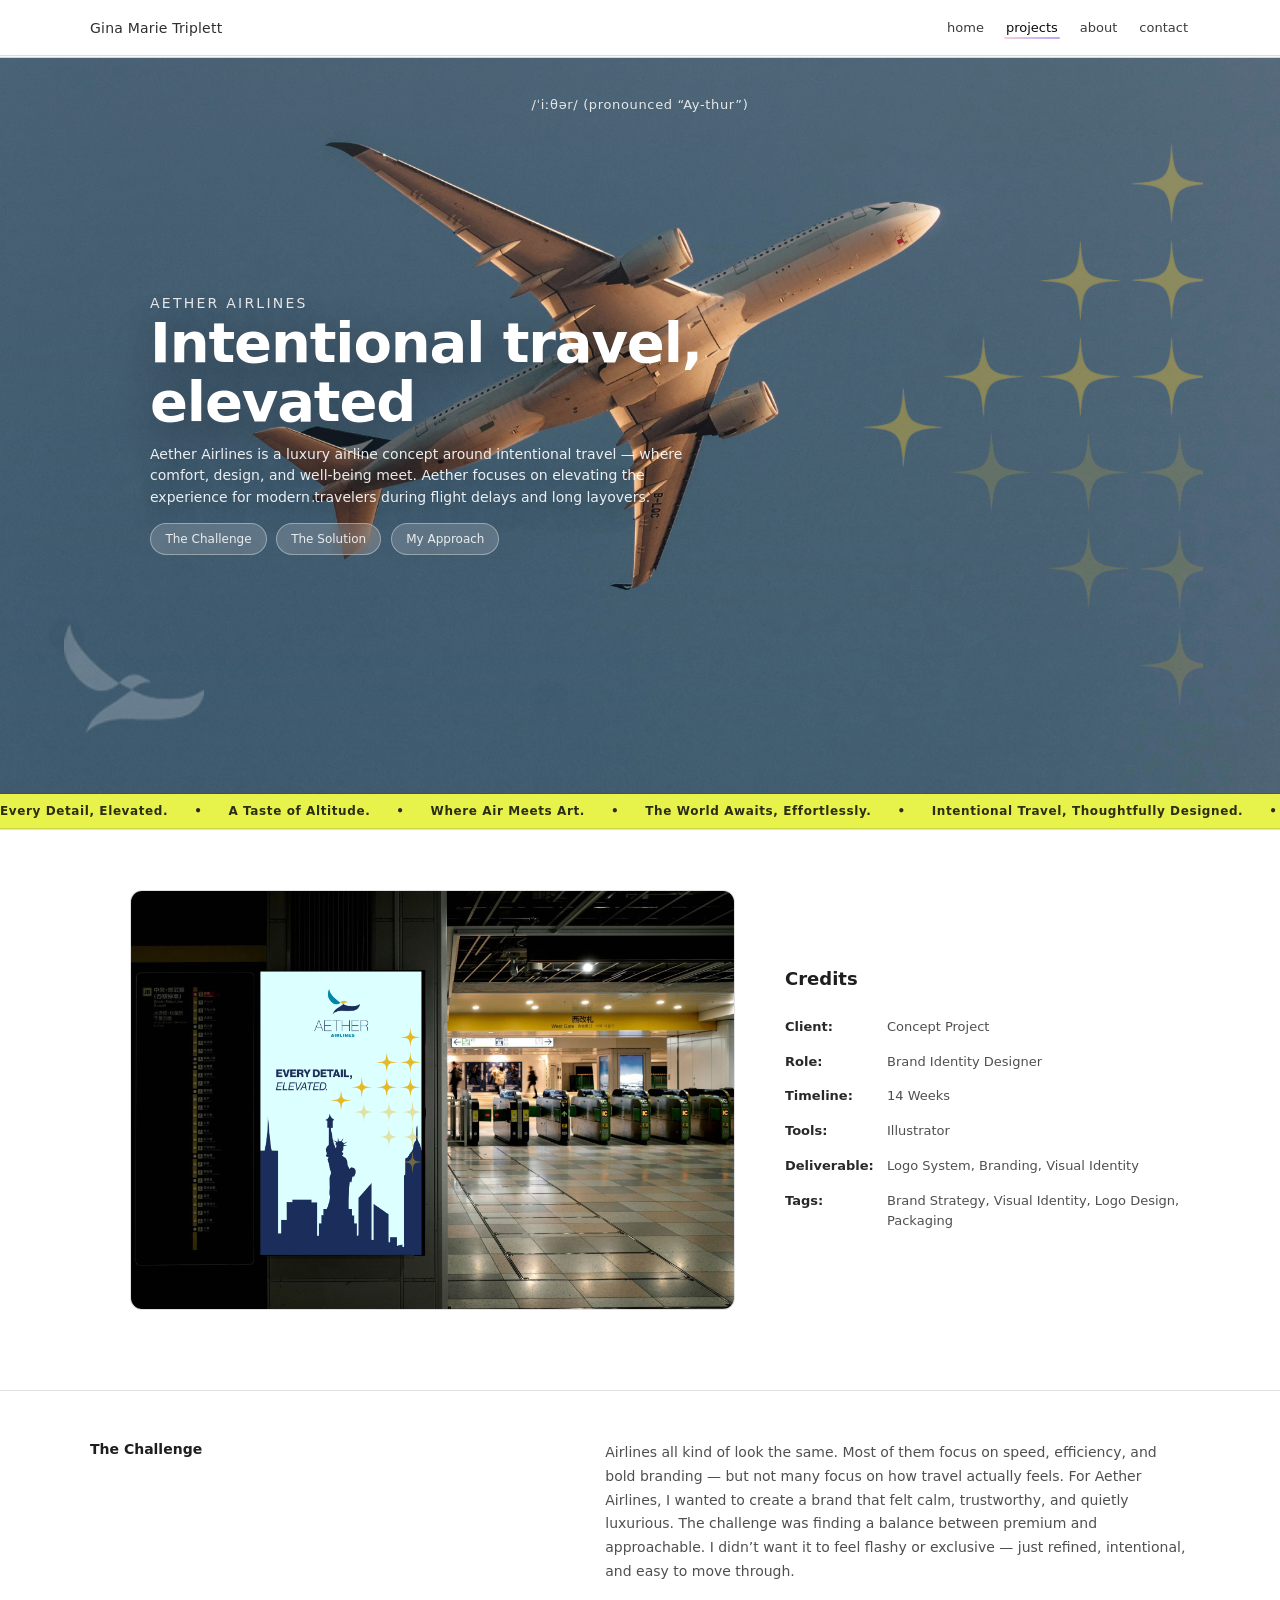
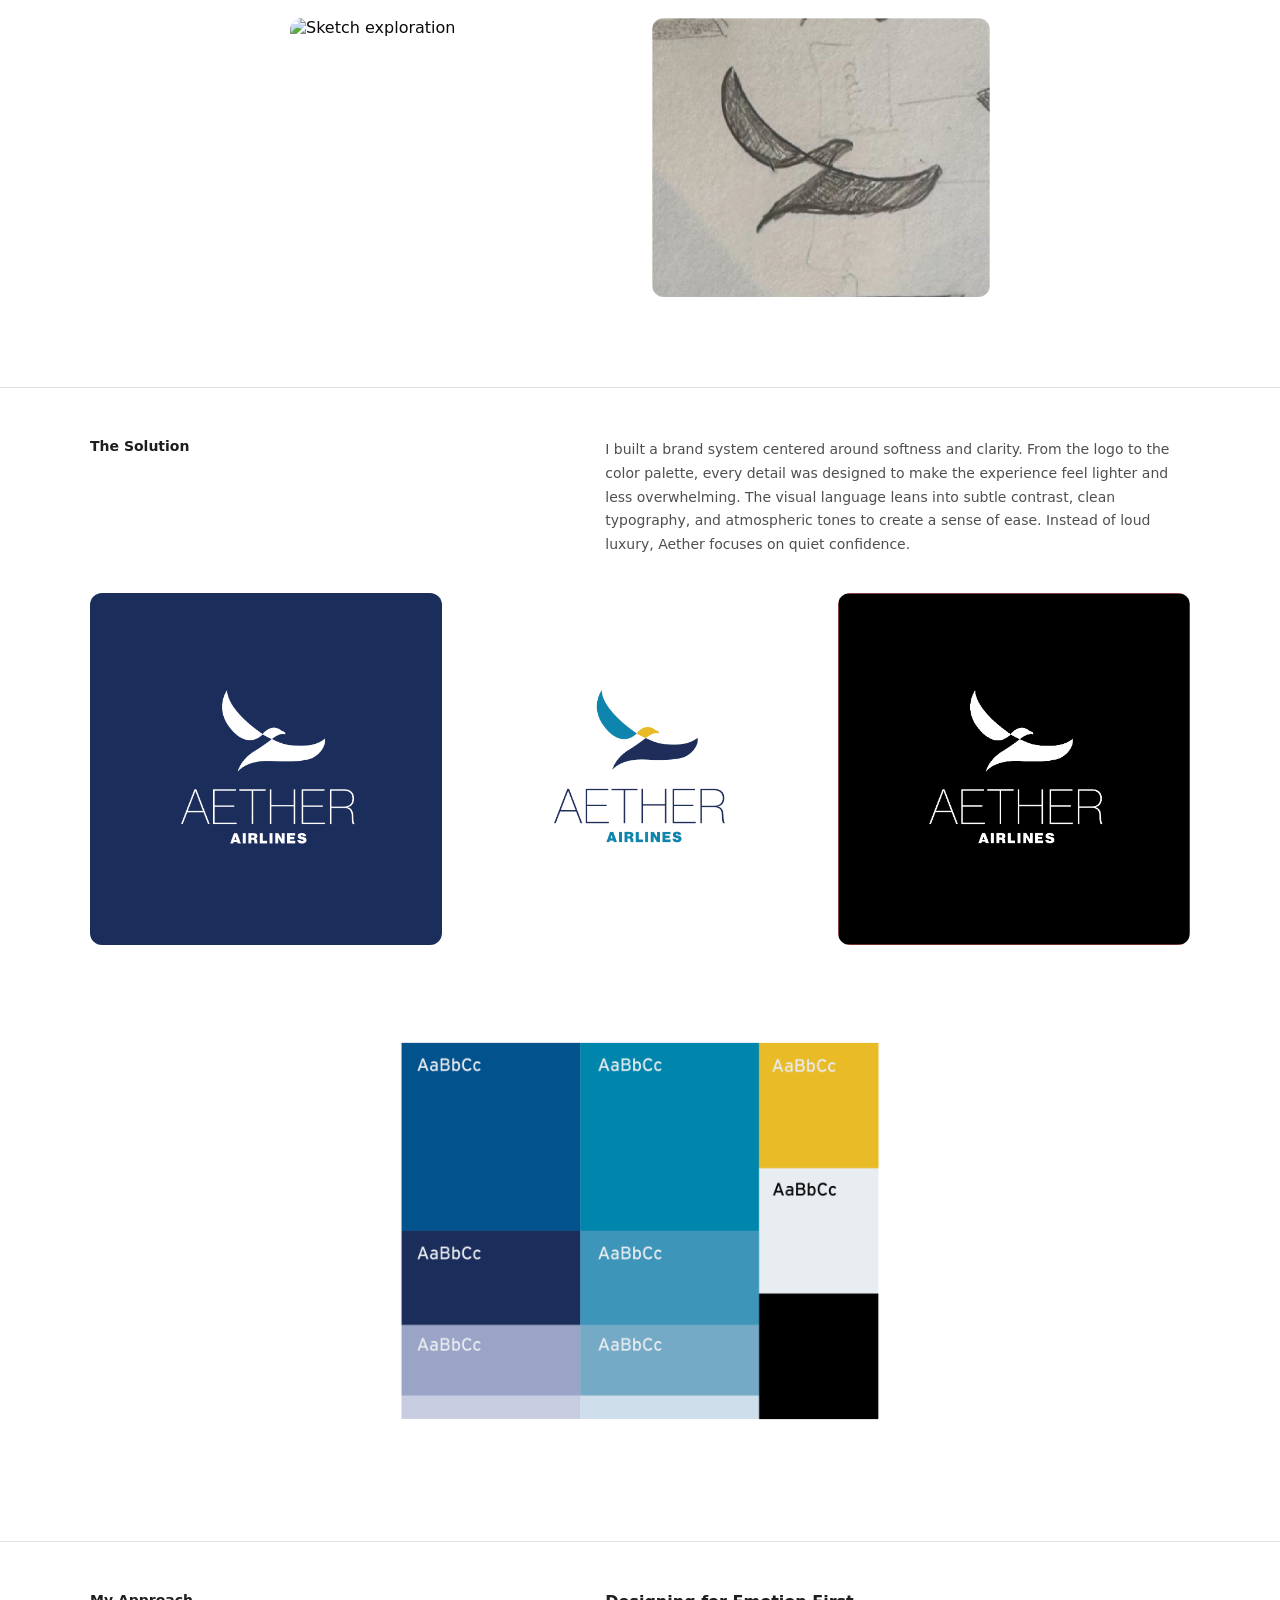
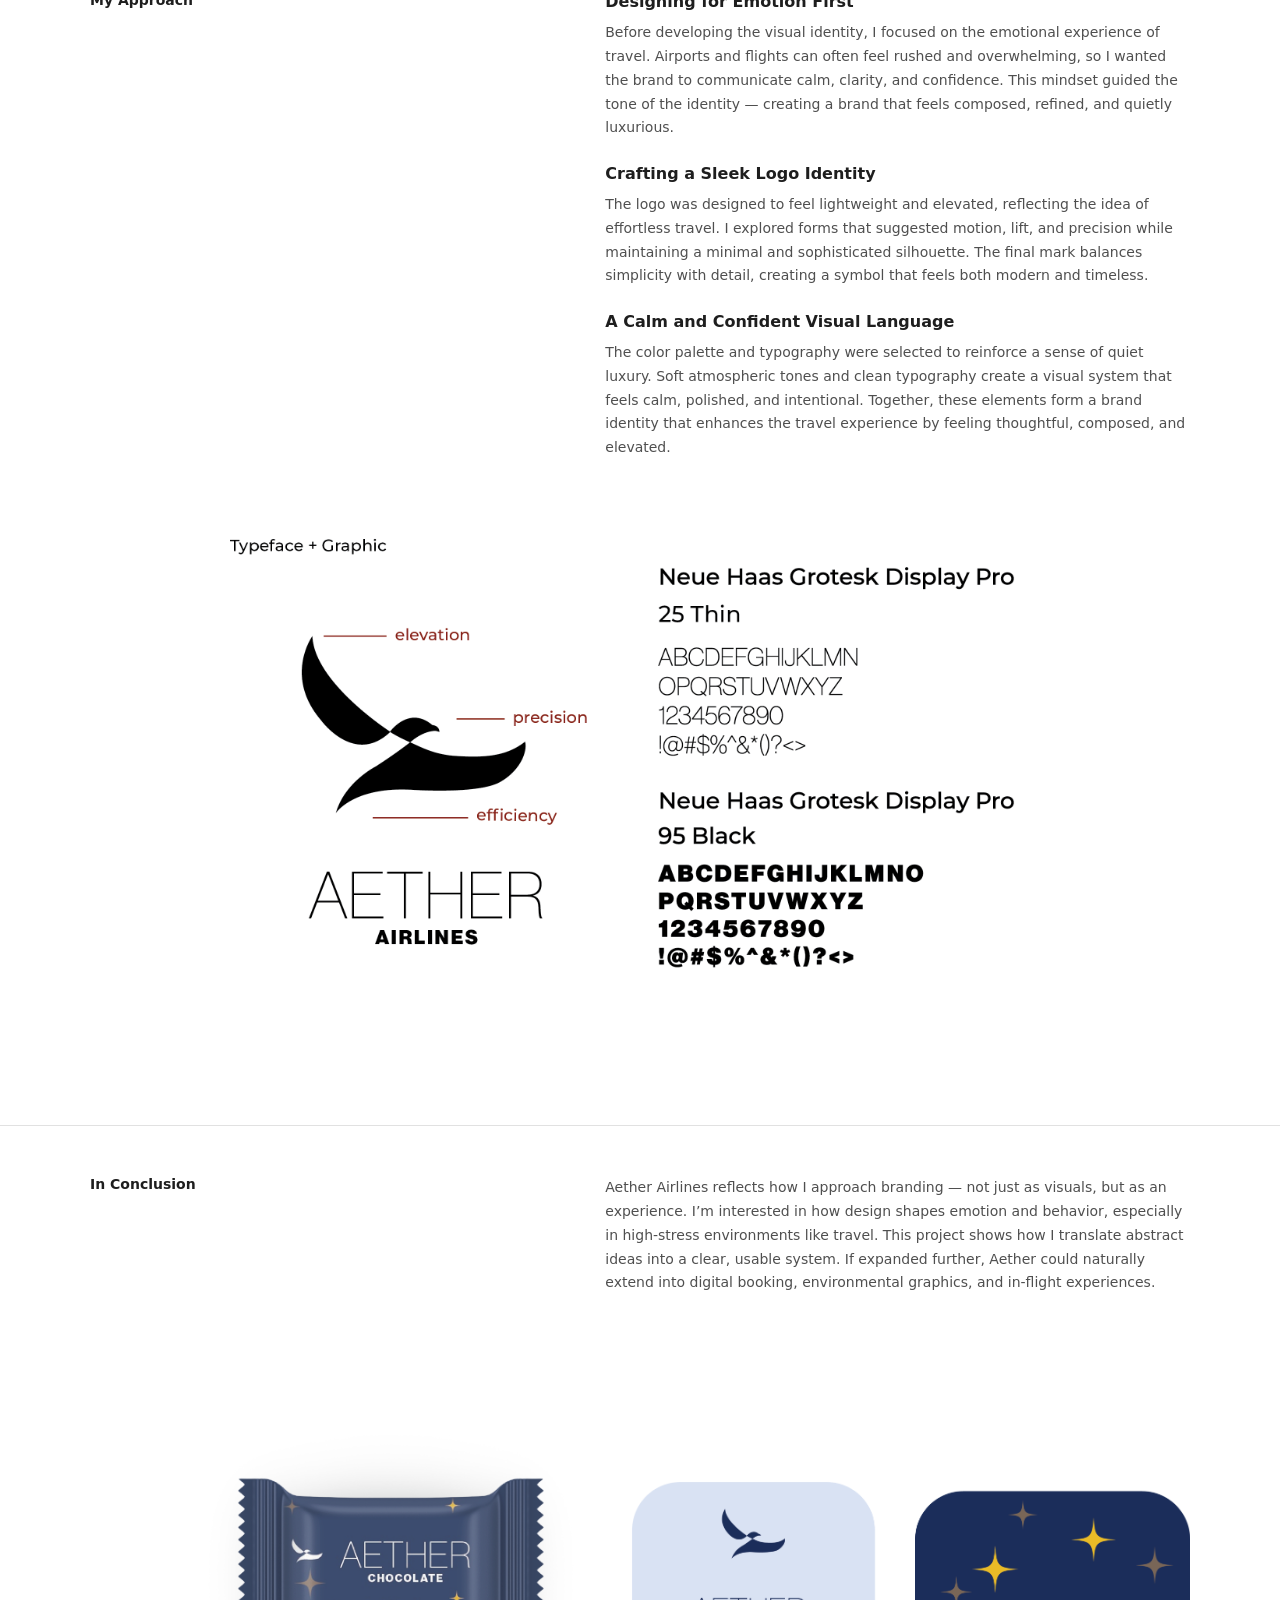
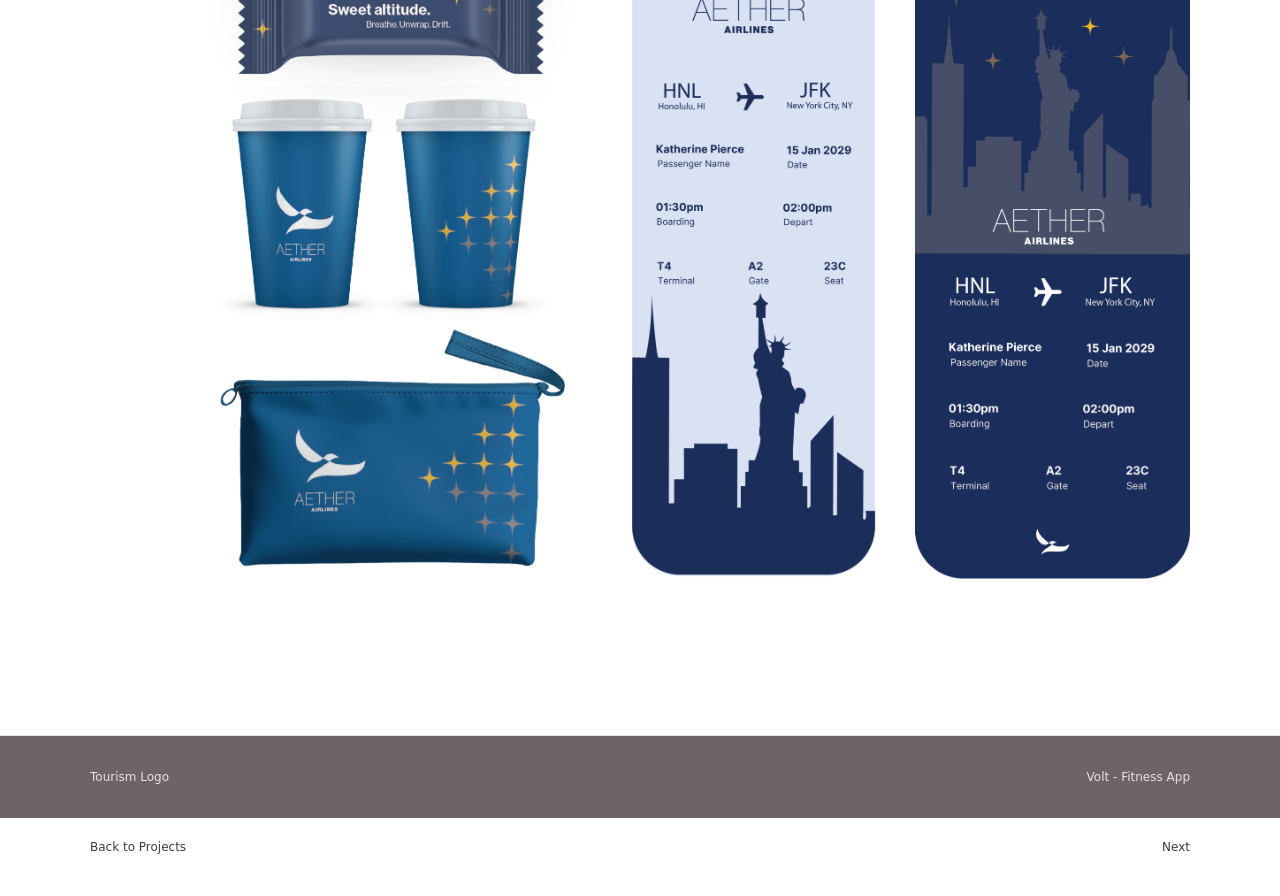
==== aetherair-branding/index.html @ 63e557dd "init" ====
<!doctype html>
<html lang="en">

<head>
    <meta charset="utf-8" />
    <meta name="viewport" content="width=device-width,initial-scale=1" />
    <title>Aether Airlines — Case Study</title>
    <link rel="stylesheet" href="../css/style.css" />

    <style>
        /* --- Sticky header fix --- */
        body.case-flat .site-header {
            position: fixed !important;
            top: 0;
            left: 0;
            right: 0;
            width: 100%;
            z-index: 9999;
            background: rgba(255, 255, 255, .92);
            backdrop-filter: blur(10px);
            -webkit-backdrop-filter: blur(10px);
        }

        body.case-flat main {
            padding-top: 56px;
        }

        body.case-flat .progress {
            background: transparent;
        }

        /* page base */
        body.case-flat {
            background: #fff;
            color: #0b0b0b;
            overflow: auto;
        }

        body.case-flat .bg,
        body.case-flat .loader {
            display: none !important;
        }

        body.case-flat .site-header {
            position: sticky;
            top: 0;
        }

        .cs-wrap {
            width: min(1100px, calc(100% - 56px));
            margin: 0 auto;
        }

        /* ----- section rhythm ----- */
        .cs-sec {
            padding: 50px 0;
            border-top: 1px solid rgba(11, 11, 11, .12);
            background: transparent;
        }

        .cs-sec:first-of-type {
            border-top: 0;
        }

        .cs-challenge {
            padding-bottom: 90px;
        }

        /* ----- type system ----- */
        .cs-h {
            font-size: 14px;
            font-weight: 600;
            margin: 0;
            color: rgba(11, 11, 11, 0.92);
        }

        .cs-text {
            margin: 0;
            font-size: 14px;
            line-height: 1.7;
            color: rgba(11, 11, 11, 0.72);
        }

        .cs-meta {
            font-size: 13px;
            line-height: 1.6;
            color: rgba(11, 11, 11, 0.72);
        }

        .step h3 {
            margin: 0 0 8px;
            font-size: 16px;
            line-height: 1.3;
            font-weight: 600;
            color: rgba(11, 11, 11, 0.92);
        }

        .step+.step {
            margin-top: 24px;
        }

        /* ----- hero ----- */
        .cs-hero {
            padding: 0;
            border-top: 0;
        }

        .cs-hero-media {
            position: relative;
            width: 100%;
            min-height: clamp(468px, 82vh, 831px);
            border-bottom: 1px solid rgba(11, 11, 11, .12);
            overflow: hidden;
            background-image: url("../aetherair-branding/img/1-hero-airplane-3.jpg");
            background-size: cover;
            background-position: center 60%;
            background-repeat: no-repeat;
            background-attachment: fixed;
            background-color: #e9eef4;
        }

        .cs-hero-img {
            position: absolute;
            inset: 0;
            width: 100%;
            height: 100%;
            object-fit: cover;
            display: block;
        }

        .cs-pronounce {
            position: absolute;
            top: 28px;
            left: 50%;
            transform: translateX(-50%);
            font-size: 13px;
            letter-spacing: .05em;
            color: rgba(255, 255, 255, .85);
            text-align: center;
            white-space: nowrap;
            z-index: 4;
        }

        .cs-hero-stars {
            z-index: 2;
            opacity: 0.4;
            inset: auto;
            right: 6%;
            top: 50%;
            transform: translateY(-50%);
            width: min(38vw, 340px);
            height: auto;
            object-fit: contain;
            pointer-events: none;
        }

        .cs-hero-bird {
            z-index: 2;
            opacity: 0.3;
            inset: auto;
            left: 5%;
            bottom: 8%;
            width: min(16vw, 140px);
            height: auto;
            object-fit: contain;
            pointer-events: none;
        }

        .cs-hero-overlay {
            position: absolute;
            inset: 0;
            z-index: 3;
            display: grid;
            place-items: center;
            padding: 40px 0;
            background: linear-gradient(180deg, rgba(255, 255, 255, .14), rgba(255, 255, 255, 0));
        }

        .cs-hero-copy {
            width: min(980px, calc(100% - 56px));
            text-align: left;
            color: #fff;
            text-shadow: 0 14px 40px rgba(0, 0, 0, .35);
        }

        .cs-hero-copy .eyebrow {
            margin: 0;
            color: rgba(255, 255, 255, .86);
            opacity: 1;
            font-size: 14px;
            line-height: 1.4;
        }

        .cs-hero-copy h1 {
            margin: 0;
            font-size: clamp(34px, 4.6vw, 56px);
            line-height: 1.05;
            letter-spacing: -.02em;
        }

        .cs-hero-text {
            margin: 12px 0 0;
            max-width: 62ch;
            color: rgba(255, 255, 255, .9);
            font-size: 14px;
            line-height: 1.55;
        }

        .cs-pillnav {
            display: flex;
            gap: 10px;
            justify-content: flex-start;
            align-items: center;
            padding: 14px 0 0;
        }

        .cs-pillnav a {
            font-size: 12px;
            padding: 8px 14px;
            border-radius: 999px;
            border: 1px solid rgba(255, 255, 255, .38);
            background: rgba(255, 255, 255, .18);
            color: rgba(255, 255, 255, .92);
            backdrop-filter: blur(8px);
            -webkit-backdrop-filter: blur(8px);
            opacity: .95;
            text-decoration: none;
        }

        .cs-pillnav a:hover {
            opacity: 1;
            background: rgba(255, 255, 255, .26);
        }

        /* ----- marquee ----- */
        .cs-yellowbar {
            background: #e7f34a;
            border-bottom: 1px solid rgba(11, 11, 11, .12);
            overflow: hidden;
        }

        .cs-yellowbar-inner {
            overflow: hidden;
            padding: 10px 0;
        }

        .cs-yellowbar-marquee {
            display: flex;
            align-items: center;
            gap: 18px;
            white-space: nowrap;
            width: max-content;
            animation: csMarquee 45s linear infinite;
            font-size: 12px;
            font-weight: 600;
            letter-spacing: .05em;
            color: rgba(11, 11, 11, .85);
        }

        .cs-yellowbar-marquee .dot {
            margin: 0 8px;
        }

        @keyframes csMarquee {
            from {
                transform: translateX(0);
            }

            to {
                transform: translateX(-50%);
            }
        }

        /* ----- credits ----- */
        .cs-credits h2 {
            margin-bottom: 28px;
            font-size: 18px;
            font-weight: 600;
        }

        .cs-credits-sec {
            padding: 0;
            border-top: 1px solid rgba(11, 11, 11, .12);
        }

        .cs-credits-body {
            padding: 44px 0 64px;
        }

        .cs-credits-grid {
            display: grid;
            grid-template-columns: 55% 45%;
            align-items: center;
            gap: 40px;
        }

        .cs-credits-img {
            width: 100%;
            max-height: 420px;
            border: 1px solid rgba(11, 11, 11, .12);
            border-radius: 12px;
            overflow: hidden;
            background: #fff;
        }

        .cs-credits-img img {
            width: 100%;
            height: auto;
            display: block;
        }

        .cs-credits {
            padding: 60px 50px 60px 50px;
            padding-right: 30px;
        }

        .cs-credits-title {
            margin: 0 0 24px 0;
            font-size: 20px;
            font-weight: 600;
            line-height: 1.2;
            color: rgba(11, 11, 11, .92);
        }

        .cs-dl {
            margin: 0;
            display: grid;
            gap: 14px;
            font-size: 13px;
            line-height: 1.6;
            color: rgba(11, 11, 11, .72);
        }

        .cs-dl div {
            display: grid;
            grid-template-columns: 90px 1fr;
            gap: 12px;
            align-items: start;
        }

        .cs-dl dt {
            font-weight: 700;
            color: rgba(11, 11, 11, .88);
        }

        .cs-dl dd {
            margin: 0;
        }

        /* ----- text layouts ----- */
        .cs-two {
            display: grid;
            grid-template-columns: 1fr 1.2fr;
            gap: 28px;
            align-items: start;
        }

        /* ----- centered visuals ----- */
        .cs-center {
            display: grid;
            place-items: center;
            padding: 18px 0 0;
        }

        .cs-center img {
            width: 100%;
            height: auto;
            display: block;
        }

        .cs-large-image {
            width: 850px;
            max-width: 100%;
            height: auto;
            display: block;
            margin: 0 auto;
        }

        .cs-center .cs-tall {
            max-width: 240px;
        }

        /* ----- 2 column image row ----- */
        .cs-row-2 {
            margin-top: 34px;
            display: grid;
            grid-template-columns: 1fr 1fr;
            gap: 24px;
            max-width: 700px;
            margin-left: auto;
            margin-right: auto;
        }

        .cs-row-2 img {
            width: 100%;
            height: auto;
            display: block;
            border-radius: 12px;
        }

        /* ----- split visual ----- */
        .cs-split-visual {
            display: grid;
            grid-template-columns: 1fr 1fr;
            gap: 24px;
            align-items: start;
            margin-top: 26px;
        }

        .cs-typeblock {
            font-size: 12px;
            color: rgba(11, 11, 11, .72);
            line-height: 1.7;
        }

        .cs-typeblock .mono {
            font-family: ui-monospace, SFMono-Regular, Menlo, Monaco, Consolas, "Liberation Mono", "Courier New", monospace;
            color: rgba(11, 11, 11, .85);
        }

        /* ----- assets ----- */
        .cs-asset {
            display: grid;
            place-items: center;
            margin: 26px auto 0;
            width: 100%;
        }

        .cs-asset img {
            width: 100%;
            height: auto;
            display: block;
        }

        .cs-asset--palette {
            max-width: 520px;
            border-radius: 12px;
            overflow: hidden;
        }

        .cs-asset--typeface {
            max-width: 940px;
        }

        /* ----- 3 column row ----- */
        .cs-pack-row {
            margin-top: 34px;
            display: grid;
            grid-template-columns: repeat(3, 1fr);
            gap: 22px;
            align-items: end;
        }

        .cs-pack-row img {
            width: 100%;
            height: auto;
            display: block;
            border-radius: 12px;
        }

        /* ----- single box image ----- */
        .cs-box {
            margin-top: 40px;
            display: grid;
            place-items: center;
        }

        .cs-box img {
            width: min(520px, 100%);
            height: auto;
            display: block;
            border-radius: 12px;
        }

        /* ----- bottom nav ----- */
        .cs-bottom {
            border-top: 1px solid rgba(11, 11, 11, .12);
            padding: 0;
        }

        .cs-bottom-bar {
            background: #6e6466;
            color: rgba(255, 255, 255, .9);
            padding: 34px 0;
        }

        .cs-bottom-grid {
            display: grid;
            grid-template-columns: 1fr 1fr;
            gap: 18px;
            align-items: center;
        }

        .cs-bottom-grid a {
            color: rgba(255, 255, 255, .9);
            font-size: 12px;
            opacity: .9;
        }

        .cs-bottom-grid a:hover {
            opacity: 1;
        }

        .cs-bottom-under {
            padding: 22px 0 42px;
            display: grid;
            grid-template-columns: 1fr 1fr;
            gap: 18px;
            align-items: center;
        }

        .cs-bottom-under a {
            font-size: 12px;
            opacity: .8;
        }

        .cs-bottom-under a:hover {
            opacity: 1;
        }

        /* ----- optional older components ----- */
        .cs-triptych {
            padding: 26px 0;
            border-bottom: 1px solid rgba(11, 11, 11, .12);
        }

        .cs-triptych-grid {
            display: grid;
            grid-template-columns: 1fr 1fr 1fr;
            gap: 18px;
            align-items: stretch;
        }

        .cs-shot {
            border: 1px solid rgba(11, 11, 11, .12);
            border-radius: 10px;
            overflow: hidden;
            background: #fff;
        }

        .cs-shot img {
            width: 100%;
            height: 100%;
            object-fit: cover;
            display: block;
        }

        /* ----- responsive ----- */
        @media (max-width: 900px) {
            .cs-pillnav {
                justify-content: center;
                flex-wrap: wrap;
            }

            .cs-two,
            .cs-split-visual,
            .cs-credits-grid,
            .cs-triptych-grid,
            .cs-pack-row,
            .cs-bottom-grid,
            .cs-bottom-under {
                grid-template-columns: 1fr;
            }

            .cs-bottom-grid,
            .cs-bottom-under {
                text-align: center;
            }
        }

        @media (prefers-reduced-motion: reduce) {
            .cs-yellowbar-marquee {
                animation: none;
            }
        }
    </style>
</head>

<body class="case-flat">

    <header class="site-header">
        <div class="wrap nav">
            <a class="brand" href="../index.html#top">Gina Marie Triplett</a>
            <nav class="menu" aria-label="Primary">
                <a href="../index.html">home</a>
                <a href="../index.html#projects" class="active">projects</a>
                <a href="../index.html#about">about</a>
                <a href="../index.html#contact">contact</a>
            </nav>
        </div>

        <div class="progress" aria-hidden="true">
            <span id="progressFill"></span>
        </div>
    </header>

    <main id="caseMain">

        <!-- HERO -->
        <section class="cs-hero">
            <div class="cs-hero-media">
                <img class="cs-hero-img cs-hero-stars" src="../aetherair-branding/img/1-hero-stars.png" alt=""
                    aria-hidden="true" />

                <img class="cs-hero-img cs-hero-bird" src="../aetherair-branding/img/1-hero-white-bird.png" alt=""
                    aria-hidden="true" />

                <div class="cs-hero-overlay">
                    <p class="cs-pronounce">/ˈiːθər/ (pronounced “Ay-thur”)</p>
                    <div class="cs-hero-copy">
                        <p class="eyebrow">AETHER AIRLINES</p>
                        <h1>Intentional travel,<br />elevated</h1>
                        <p class="cs-hero-text">
                            Aether Airlines is a luxury airline concept around intentional travel — where comfort,
                            design, and well-being meet. Aether focuses on elevating the experience for modern travelers
                            during flight delays and long layovers.
                        </p>

                        <nav class="cs-pillnav" aria-label="Case study quick nav">
                            <a href="#challenge">The Challenge</a>
                            <a href="#solution">The Solution</a>
                            <a href="#approach">My Approach</a>
                        </nav>
                    </div>
                </div>
            </div>

            <div class="cs-yellowbar" aria-label="Aether tagline banner">
                <div class="cs-yellowbar-inner">
                    <div class="cs-yellowbar-marquee" aria-hidden="true">
                        <span>Every Detail, Elevated.</span><span class="dot">•</span>
                        <span>A Taste of Altitude.</span><span class="dot">•</span>
                        <span>Where Air Meets Art.</span><span class="dot">•</span>
                        <span>The World Awaits, Effortlessly.</span><span class="dot">•</span>
                        <span>Intentional Travel, Thoughtfully Designed.</span><span class="dot">•</span>
                        <span>Clarity at 30,000 Feet.</span><span class="dot">•</span>
                        <span>Where Design Meets the Sky.</span><span class="dot">•</span>
                        <span>Elevating the Modern Journey.</span><span class="dot">•</span>
                        <span>Every Detail, Elevated.</span><span class="dot">•</span>
                        <span>A Taste of Altitude.</span><span class="dot">•</span>
                        <span>Where Air Meets Art.</span><span class="dot">•</span>
                        <span>The World Awaits, Effortlessly.</span><span class="dot">•</span>
                    </div>
                </div>
            </div>
        </section>

        <!-- CREDITS -->
        <section class="cs-sec cs-credits-sec" id="credits">
            <div class="cs-credits-body">
                <div class="cs-wrap cs-credits-grid">

                    <figure class="cs-credits-img">
                        <img src="../aetherair-branding/img/1-branding-airline-gate-aa.png"
                            alt="Aether Airlines mockup">
                    </figure>

                    <aside class="cs-credits">
                        <h2 class="cs-h cs-credits-heading">Credits</h2>

                        <dl class="cs-dl">
                            <div>
                                <dt>Client:</dt>
                                <dd>Concept Project</dd>
                            </div>

                            <div>
                                <dt>Role:</dt>
                                <dd>Brand Identity Designer</dd>
                            </div>

                            <div>
                                <dt>Timeline:</dt>
                                <dd>14 Weeks</dd>
                            </div>

                            <div>
                                <dt>Tools:</dt>
                                <dd>Illustrator</dd>
                            </div>

                            <div>
                                <dt>Deliverable:</dt>
                                <dd>Logo System, Branding, Visual Identity</dd>
                            </div>

                            <div>
                                <dt>Tags:</dt>
                                <dd>Brand Strategy, Visual Identity, Logo Design, Packaging</dd>
                            </div>
                        </dl>
                    </aside>

                </div>
            </div>
        </section>

        <!-- THE CHALLENGE -->
        <section class="cs-sec cs-challenge" id="challenge">
            <div class="cs-wrap cs-two">
                <h2 class="cs-h">The Challenge</h2>
                <div>
                    <p class="cs-text">
                        Airlines all kind of look the same. Most of them focus on speed, efficiency, and bold
                        branding — but not many focus on how travel actually feels. For Aether Airlines, I wanted
                        to create a brand that felt calm, trustworthy, and quietly luxurious. The challenge was
                        finding a balance between premium and approachable. I didn’t want it to feel flashy or
                        exclusive — just refined, intentional, and easy to move through.
                    </p>
                </div>
            </div>

            <div class="cs-wrap cs-row-2">
                <img src="../aetherair-branding/img/sketches.png" alt="Sketch exploration">
                <img src="../aetherair-branding/img/bird-logo-sketch.png" alt="Bird logo sketch">
            </div>
        </section>

        <!-- THE SOLUTION -->
        <section class="cs-sec" id="solution">
            <div class="cs-wrap cs-two">
                <h2 class="cs-h">The Solution</h2>
                <p class="cs-text">
                    I built a brand system centered around softness and clarity. From the logo to the color palette,
                    every detail was designed to make the experience feel lighter and less overwhelming. The visual
                    language leans into subtle contrast, clean typography, and atmospheric tones to create a sense of
                    ease. Instead of loud luxury, Aether focuses on quiet confidence.
                </p>
            </div>

            <div class="cs-wrap cs-pack-row">
                <img src="../aetherair-branding/img/5-white-logo-title-aa-blue-bg.png" alt="Logo variation 1">
                <img src="../aetherair-branding/img/5-color-logo-title-aa.png" alt="Logo variation 2">
                <img src="../aetherair-branding/img/5-white-logo-title-aa.png" alt="Logo variation 3">
            </div>

            <div class="cs-wrap cs-asset cs-asset--palette">
                <img src="../aetherair-branding/img/8-colors-aa.png" alt="Color palette">
            </div>
        </section>

        <!-- MY APPROACH -->
        <section class="cs-sec" id="approach">
            <div class="cs-wrap cs-two">
                <h2 class="cs-h">My Approach</h2>

                <div class="steps" style="margin-top: 0;">
                    <div class="step">
                        <h3>Designing for Emotion First</h3>
                        <p class="cs-text">
                            Before developing the visual identity, I focused on the emotional experience of travel.
                            Airports and flights can often feel rushed and overwhelming, so I wanted the brand to
                            communicate calm, clarity, and confidence. This mindset guided the tone of the identity —
                            creating a brand that feels composed, refined, and quietly luxurious.
                        </p>
                    </div>

                    <div class="step">
                        <h3>Crafting a Sleek Logo Identity</h3>
                        <p class="cs-text">
                            The logo was designed to feel lightweight and elevated, reflecting the idea of effortless
                            travel. I explored forms that suggested motion, lift, and precision while maintaining a
                            minimal and sophisticated silhouette. The final mark balances simplicity with detail,
                            creating a symbol that feels both modern and timeless.
                        </p>
                    </div>

                    <div class="step">
                        <h3>A Calm and Confident Visual Language</h3>
                        <p class="cs-text">
                            The color palette and typography were selected to reinforce a sense of quiet luxury.
                            Soft atmospheric tones and clean typography create a visual system that feels calm,
                            polished, and intentional. Together, these elements form a brand identity that enhances
                            the travel experience by feeling thoughtful, composed, and elevated.
                        </p>
                    </div>
                </div>
            </div>

            <div class="cs-wrap cs-asset cs-asset--typeface">
                <img src="../aetherair-branding/img/8-typeface-aa.png" alt="Typeface system">
            </div>
        </section>

        <!-- CONCLUSION -->
        <section class="cs-sec" id="conclusion">
            <div class="cs-wrap cs-two">
                <h2 class="cs-h">In Conclusion</h2>
                <p class="cs-text">
                    Aether Airlines reflects how I approach branding — not just as visuals, but as an experience.
                    I’m interested in how design shapes emotion and behavior, especially in high-stress environments
                    like travel. This project shows how I translate abstract ideas into a clear, usable system. If
                    expanded further, Aether could naturally extend into digital booking, environmental graphics,
                    and in-flight experiences.
                </p>
            </div>

            <div class="cs-wrap cs-center">
                <img src="../aetherair-branding/img/2-boardingpasses-mockups-collage-aa.png"
                    alt="Aether Airlines boarding passes and mock ups" class="cs-large-image">
            </div>
        </section>

        <!-- BOTTOM NAV -->
        <section class="cs-bottom">
            <div class="cs-bottom-bar">
                <div class="cs-wrap cs-bottom-grid">
                    <a href="tourism.html">Tourism Logo</a>
                    <a href="volt.html" style="text-align:right;">Volt - Fitness App</a>
                </div>
            </div>

            <div class="cs-wrap cs-bottom-under">
                <a href="../index.html#projects">Back to Projects</a>
                <a href="volt.html" style="text-align:right;">Next</a>
            </div>
        </section>

    </main>

    <script src="../js/script.js"></script>
</body>

</html>
---- css/style.css ----
/* =========================================================
   01) TOKENS / ROOT
========================================================= */
:root {
    --bg: #ffffff;
    --ink: #0b0b0b;
    --muted: rgba(11, 11, 11, .65);
    --line: rgba(11, 11, 11, .14);

    --pink: #f6cfd9;
    --purple: #b6a7ff;

    --radius: 999px;
    --wrap: 1100px;
    --headerH: 56px;

    --grad: linear-gradient(135deg, var(--pink), var(--purple));

    --mx: 50vw;
    --my: 50vh;

    --c1: rgba(246, 207, 217, .50);
    --c2: rgba(182, 167, 255, .42);
    --c3: rgba(255, 255, 255, .14);
}

/* =========================================================
   02) BASE / RESET
========================================================= */
* {
    box-sizing: border-box;
}

html,
body {
    height: 100%;
}

body {
    margin: 0;
    font-family: ui-sans-serif, system-ui, -apple-system, Segoe UI, Roboto, Helvetica, Arial;
    color: var(--ink);
    background: var(--bg);
    overflow: hidden;
}

a {
    color: inherit;
    text-decoration: none;
}

.wrap {
    width: min(var(--wrap), calc(100% - 56px));
    margin-inline: auto;
}

.eyebrow {
    margin: 0 0 10px;
    font-size: 11px;
    letter-spacing: .16em;
    text-transform: uppercase;
    opacity: .78;
}

.h2 {
    margin: 0 0 10px;
    font-size: clamp(28px, 3.2vw, 44px);
    letter-spacing: -.02em;
}

.muted {
    margin: 0;
    color: var(--muted);
}

.snap,
.site-header,
.loader {
    position: relative;
    z-index: 1;
}

/* =========================================================
   02.5) LOADER
========================================================= */
body.is-loading {
    overflow: hidden;
}

body.is-loading .snap {
    pointer-events: none;
}

.loader {
    position: fixed;
    inset: 0;
    z-index: 9999;
    display: grid;
    place-items: center;
    overflow: hidden;
    background: transparent;
    transition: opacity .5s ease, visibility .5s ease;
}

.loader.is-hidden {
    opacity: 0;
    visibility: hidden;
    pointer-events: none;
}

.loader-parallax {
    position: absolute;
    inset: 0;
    pointer-events: none;
}

.loader-parallax .layer.l1 {
    position: absolute;
    inset: -10%;
    background: var(--grad);
    opacity: .85;
    transform: translate3d(0, calc(var(--lpy, 0px) * 0.12), 0) scale(1.05);
}

.loader-parallax .layer.l2 {
    position: absolute;
    inset: -20%;
    background:
        radial-gradient(circle at 18% 28%, rgba(255, 255, 255, .55), transparent 42%),
        radial-gradient(circle at 80% 40%, rgba(255, 255, 255, .35), transparent 46%),
        radial-gradient(circle at 55% 78%, rgba(0, 0, 0, .10), transparent 44%);
    transform: translate3d(0, calc(var(--lpy, 0px) * 0.22), 0);
    filter: blur(2px);
    opacity: .92;
}

.loader-parallax .layer.l3 {
    position: absolute;
    inset: 0;
    background:
        radial-gradient(circle at 50% 30%, rgba(255, 255, 255, .25), transparent 52%),
        radial-gradient(circle at 50% 90%, rgba(0, 0, 0, .12), transparent 45%);
    transform: translate3d(0, calc(var(--lpy, 0px) * 0.34), 0);
    opacity: .9;
}

.loader-parallax .layer.grain {
    position: absolute;
    inset: 0;
    opacity: .22;
    background-image:
        repeating-linear-gradient(0deg, rgba(0, 0, 0, .06), rgba(0, 0, 0, .06) 1px, transparent 1px, transparent 3px),
        repeating-linear-gradient(90deg, rgba(0, 0, 0, .04), rgba(0, 0, 0, .04) 1px, transparent 1px, transparent 4px);
    mix-blend-mode: soft-light;
}

.loader-inner {
    position: relative;
    z-index: 1;
    width: min(520px, calc(100% - 56px));
    background: rgba(255, 255, 255, .62);
    border: 1px solid rgba(0, 0, 0, .12);
    border-radius: 22px;
    padding: 18px;
    backdrop-filter: blur(10px);
    -webkit-backdrop-filter: blur(10px);
    box-shadow: 0 22px 70px rgba(0, 0, 0, .12);
}

.loader-row {
    display: flex;
    align-items: baseline;
    justify-content: space-between;
    gap: 16px;
    margin-bottom: 12px;
}

.loader-brand {
    font-size: 14px;
    letter-spacing: .2px;
    opacity: .9;
}

.loader-pct {
    font-size: 12px;
    opacity: .8;
}

.loader-bar {
    height: 10px;
    border-radius: 999px;
    border: 1px solid rgba(0, 0, 0, .16);
    overflow: hidden;
    background: rgba(255, 255, 255, .60);
}

.loader-fill {
    height: 100%;
    width: 0%;
    background: rgba(0, 0, 0, .85);
    border-radius: 999px;
    transition: width .08s linear;
}

.loader-sub {
    margin: 12px 0 0;
    font-size: 12px;
    color: rgba(0, 0, 0, .65);
}

/* =========================================================
   03) GLOBAL FLUID BACKGROUND
========================================================= */
.bg {
    position: fixed;
    inset: 0;
    z-index: -1;
    overflow: hidden;
    pointer-events: none;
    background:
        radial-gradient(1200px 900px at 30% 10%, rgba(0, 0, 0, .03), transparent 60%),
        var(--bg);
}

.blob {
    position: absolute;
    left: var(--mx);
    top: var(--my);
    width: 58vmax;
    height: 58vmax;
    border-radius: 999px;
    transform: translate(-50%, -50%);
    filter: blur(44px);
    opacity: .95;
    will-change: left, top, transform;
    mix-blend-mode: normal;
}

.blob--1 {
    background: var(--c1);
}

.blob--2 {
    background: var(--c2);
    width: 50vmax;
    height: 50vmax;
    opacity: .85;
}

.blob--3 {
    background: var(--c3);
    width: 42vmax;
    height: 42vmax;
    opacity: .70;
}

.bg::after {
    content: "";
    position: absolute;
    inset: -20%;
    background:
        radial-gradient(circle at var(--mx) var(--my), rgba(0, 0, 0, .035), transparent 40%),
        repeating-linear-gradient(120deg, rgba(0, 0, 0, .02), rgba(0, 0, 0, .02) 1px, transparent 1px, transparent 12px);
    opacity: .22;
}

/* =========================================================
   04) SHARED COMPONENTS
========================================================= */
.btn {
    display: inline-flex;
    align-items: center;
    justify-content: center;
    padding: 10px 16px;
    border-radius: var(--radius);
    font-size: 12px;
    letter-spacing: .2px;
    white-space: nowrap;
}

.btn-outline {
    border: 1px solid var(--line);
    background: rgba(255, 255, 255, .45);
    transition: transform .25s ease, box-shadow .25s ease, border-color .25s ease;
}

.btn-outline:hover {
    border-color: rgba(182, 167, 255, .65);
    transform: translateY(-2px);
    box-shadow: 0 12px 28px rgba(182, 167, 255, .18);
}

.panel {
    border-radius: 28px;
    padding: clamp(22px, 4vw, 44px);
    border: 1px solid rgba(255, 255, 255, .40);
    background: rgba(255, 255, 255, .35);
    backdrop-filter: blur(12px);
    -webkit-backdrop-filter: blur(12px);
    box-shadow: 0 22px 70px rgba(0, 0, 0, .10);
}

.panel--glass {
    position: relative;
    overflow: hidden;
}

.panel--glass::before {
    content: "";
    position: absolute;
    inset: -2px;
    pointer-events: none;
    background:
        radial-gradient(900px 420px at 18% 12%, rgba(255, 255, 255, .55), transparent 55%),
        radial-gradient(700px 360px at 82% 8%, rgba(255, 255, 255, .35), transparent 60%);
    opacity: .55;
}

.panel--glass>* {
    position: relative;
    z-index: 1;
}

.anim {
    opacity: 0;
    transform: translateY(14px);
    transition: opacity .6s ease, transform .6s ease;
}

.anim.in {
    opacity: 1;
    transform: translateY(0);
}

/* =========================================================
   05) HEADER + SCROLLER
========================================================= */
.site-header {
    position: fixed;
    width: 100%;
    top: 0;
    z-index: 50;
    background: rgba(255, 255, 255, .92);
    backdrop-filter: blur(10px);
    border-bottom: 1px solid var(--line);
}

.nav {
    display: flex;
    align-items: center;
    justify-content: space-between;
    gap: 16px;
    padding: 14px 0;
}

.brand {
    font-size: 14px;
    letter-spacing: .2px;
    opacity: .85;
}

.menu {
    display: flex;
    gap: 18px;
    font-size: 13px;
}

.menu a {
    padding: 6px 2px;
    opacity: .8;
    position: relative;
}

.menu a.active {
    opacity: 1;
}

.menu a.active::after {
    content: "";
    position: absolute;
    left: 0;
    right: 0;
    bottom: 2px;
    height: 2px;
    background: linear-gradient(90deg, var(--pink), var(--purple));
    border-radius: 99px;
}

.progress {
    height: 2px;
    background: transparent;
    border-top: 1px solid var(--line);
}

.progress span {
    display: block;
    height: 100%;
    width: 0%;
    background: rgba(0, 0, 0, .8);
    transform-origin: left;
}

/* ✅ SINGLE, CLEAN SNAP CONFIG (this fixes “squished”) */
.snap {
    height: calc(100vh - var(--headerH));
    overflow-y: auto;
    scroll-snap-type: y proximity;
    /* smooth snap */
    scroll-behavior: smooth;
    scroll-padding-top: calc(var(--headerH) + 18px);
    overscroll-behavior: contain;
    -webkit-overflow-scrolling: touch;
}

.snap-sec {
    scroll-snap-align: start;
    min-height: calc(100vh - var(--headerH));
    padding-block: clamp(56px, 7vh, 92px);
    border-top: 1px solid var(--line);
    position: relative;
    display: block;
    scroll-margin-top: calc(var(--headerH) + 18px);
}

.snap-sec:first-child {
    border-top: 0;
}

.hero,
.projects,
.about,
.contact,
.footer-sec {
    background: transparent !important;
}

/* =========================================================
   06) HERO
========================================================= */
.hero {
    display: flex;
    align-items: center;
    overflow: hidden;
    color: rgba(0, 0, 0, .92);
}

.hero-parallax {
    position: absolute;
    inset: 0;
    z-index: 0;
    pointer-events: none;
}

.hero>.wrap {
    position: relative;
    z-index: 1;
}

.hero-parallax .l1 {
    position: absolute;
    inset: -12%;
    background:
        radial-gradient(900px 520px at 18% 22%, rgba(246, 207, 217, .55), transparent 60%),
        radial-gradient(820px 520px at 82% 30%, rgba(182, 167, 255, .45), transparent 62%),
        linear-gradient(135deg, rgba(255, 255, 255, .75), rgba(255, 255, 255, .55));
    opacity: .9;
    transform: translate3d(0, calc(var(--py, 0px) * .10), 0) scale(1.04);
}

.hero-parallax .l2 {
    position: absolute;
    inset: -10%;
    background:
        radial-gradient(circle at var(--mx) var(--my),
            rgba(255, 255, 255, .40),
            rgba(255, 255, 255, .10) 38%,
            transparent 62%);
    opacity: .8;
    transform: translate3d(0, calc(var(--py, 0px) * .16), 0);
}

.hero-parallax .l3 {
    position: absolute;
    inset: -18%;
    background:
        radial-gradient(720px 520px at var(--mx) var(--my), rgba(246, 207, 217, .30), transparent 62%),
        radial-gradient(760px 520px at var(--mx) var(--my), rgba(182, 167, 255, .24), transparent 64%);
    opacity: .7;
    filter: blur(2px);
    transform: translate3d(0, calc(var(--py, 0px) * .24), 0);
}

.hero-parallax .grain {
    position: absolute;
    inset: 0;
    opacity: .14;
    background-image:
        repeating-linear-gradient(0deg, rgba(0, 0, 0, .05), rgba(0, 0, 0, .05) 1px, transparent 1px, transparent 3px),
        repeating-linear-gradient(90deg, rgba(0, 0, 0, .035), rgba(0, 0, 0, .035) 1px, transparent 1px, transparent 4px);
    mix-blend-mode: soft-light;
}

.hero-grid {
    display: grid;
    grid-template-columns: 1fr auto;
    align-items: end;
    gap: 24px;
}

h1 {
    margin: 0;
    font-size: clamp(48px, 5.6vw, 82px);
    line-height: .95;
    letter-spacing: -1.5px;
}

.accent {
    background: linear-gradient(90deg, #d8ccff, #b6a7ff, #9fe7ff);
    -webkit-background-clip: text;
    background-clip: text;
    color: transparent;

    animation: floatText 4s ease-in-out infinite;
}

@keyframes floatText {
    0% {
        transform: translateY(0px);
    }

    50% {
        transform: translateY(-4px);
    }

    100% {
        transform: translateY(0px);
    }
}

.lead {
    margin: 14px 0 0;
    color: rgba(11, 11, 11, .7);
    font-size: 14px;
    line-height: 1.4;
}

.hero-parallax-text {
    transform: translate3d(0, calc(var(--tpy, 0px) * -0.10), 0);
    will-change: transform;
}

.rotator {
    margin: 18px 0 0;
    font-size: 14px;
    color: rgba(11, 11, 11, .7);
}

.rotator-word {
    display: inline-block;
    padding: 4px 8px 6px 8px;
    border-radius: 999px;
    border: 1px solid rgba(11, 11, 11, .18);
    background: rgba(255, 255, 255, .45);
    margin: 0 6px;
    min-width: 12ch;
    text-align: center;
    transition: opacity .25s ease, transform .25s ease;
    line-height: 1.1;
}

.rotator-word.fade {
    opacity: 0;
    transform: translateY(4px);
}

/* =========================================================
   07) PROJECTS
========================================================= */
.section-head {
    margin: 0 0 18px;
}

.strip {
    margin: 10px 0 26px;
    background: #242424;
    border-radius: 14px;
    overflow: hidden;
    border: 1px solid rgba(255, 255, 255, .15);
}

.strip-inner {
    overflow: hidden;
    padding: 14px 0;
}

.marquee {
    display: flex;
    align-items: center;
    gap: 18px;
    white-space: nowrap;
    animation: marquee 18s linear infinite;
    font-size: 13px;
    letter-spacing: .35px;
    font-weight: 550;
    color: #fff;
}

.marquee .dot {
    opacity: .7;
    color: rgba(255, 255, 255, .7);
}

@keyframes marquee {
    from {
        transform: translateX(0);
    }

    to {
        transform: translateX(-50%);
    }
}

.grid {
    display: grid;
    grid-template-columns: repeat(3, minmax(0, 1fr));
    grid-auto-rows: 1fr;
    gap: 16px;
}

.card--featured {
    grid-column: 1 / span 2;
    grid-row: span 2;
}

.card--featured .thumb {
    aspect-ratio: 16 / 11;
    min-height: 360px;
}

.card--featured .meta h3 {
    font-size: 16px;
}

@media (max-width: 900px) {
    .grid {
        grid-template-columns: 1fr;
    }

    .card--featured {
        grid-column: auto;
        grid-row: auto;
    }

    .card--featured .thumb {
        min-height: 240px;
    }
}

.card {
    border: 1px solid rgba(255, 255, 255, .42);
    border-radius: 18px;
    overflow: hidden;
    background: rgba(255, 255, 255, .42);
    backdrop-filter: blur(10px);
    -webkit-backdrop-filter: blur(10px);
    box-shadow: 0 18px 50px rgba(0, 0, 0, .10);
    transition: transform .25s ease, box-shadow .25s ease, border-color .25s ease;
}

.card:hover {
    transform: translateY(-6px);
    box-shadow: 0 26px 70px rgba(0, 0, 0, .16);
    border-color: rgba(255, 255, 255, .75);
}

.thumb {
    width: 100%;
    aspect-ratio: 16/10;
    background-size: cover;
    background-position: center;
    position: relative;
}

.thumb::after {
    content: "";
    position: absolute;
    inset: 0;
    background: linear-gradient(180deg, rgba(255, 255, 255, .10), rgba(0, 0, 0, .08));
}

.meta {
    padding: 12px 12px 14px;
}

.meta h3 {
    margin: 0;
    font-size: 14px;
    letter-spacing: -.01em;
}

.meta p {
    margin: 6px 0 0;
    font-size: 12px;
    color: var(--muted);
}

/* =========================================================
   08) ABOUT
========================================================= */
.about {
    display: flex;
    align-items: center;
    justify-content: center;
    color: var(--ink);
}

.about-card {
    width: min(1000px, 100%);
    display: grid;
    grid-template-columns: 380px 1fr;
    gap: 60px;
    align-items: center;
    border-radius: 32px;
    padding: 60px;
    background: rgba(255, 255, 255, .55);
    backdrop-filter: blur(10px);
    border: 1px solid rgba(255, 255, 255, .4);
}

.about-img {
    width: 100%;
    aspect-ratio: 1 / 1;
    border-radius: 22px;
    border: 1px solid rgba(255, 255, 255, .22);
    object-fit: cover;
    display: block;
}

/* =========================================================
   09) CONTACT
========================================================= */
.contact {
    display: flex;
    align-items: center;
    justify-content: center;
}

.contact-card {
    display: grid;
    grid-template-columns: 1fr 320px;
    gap: 40px;
    align-items: center;
    border-radius: 32px;
    padding: clamp(28px, 4.5vw, 60px);
    background: rgba(255, 255, 255, .55);
    backdrop-filter: blur(10px);
    border: 1px solid rgba(255, 255, 255, .4);
}

.contact-actions {
    display: flex;
    gap: 14px;
    flex-wrap: wrap;
    margin-top: 26px;
}

/* =========================================================
   10) FOOTER
========================================================= */
.footer-sec {
    display: flex;
    align-items: center;
}

.footer-row {
    display: flex;
    align-items: center;
    justify-content: space-between;
    gap: 16px;
    padding: 18px 0;
    border-top: 1px solid var(--line);
}

.footer-links {
    display: flex;
    gap: 14px;
    font-size: 12px;
    opacity: .75;
}

.footer-links a:hover {
    opacity: 1;
}

/* =========================================================
   11) RESPONSIVE
========================================================= */
@media (max-width: 900px) {
    .menu {
        display: flex;
        gap: 14px;
        font-size: 13px;
    }

    .menu a[href="#top"] {
        display: none;
    }

    .nav {
        padding: 12px 0;
    }

    .hero-grid {
        grid-template-columns: 1fr;
    }

    .about-card {
        grid-template-columns: 1fr;
        gap: 32px;
        padding: 44px;
    }

    .about-img {
        max-width: 420px;
        margin: 0 auto;
    }

    .contact-card {
        grid-template-columns: 1fr;
    }

    .contact-actions {
        justify-content: center;
    }
}
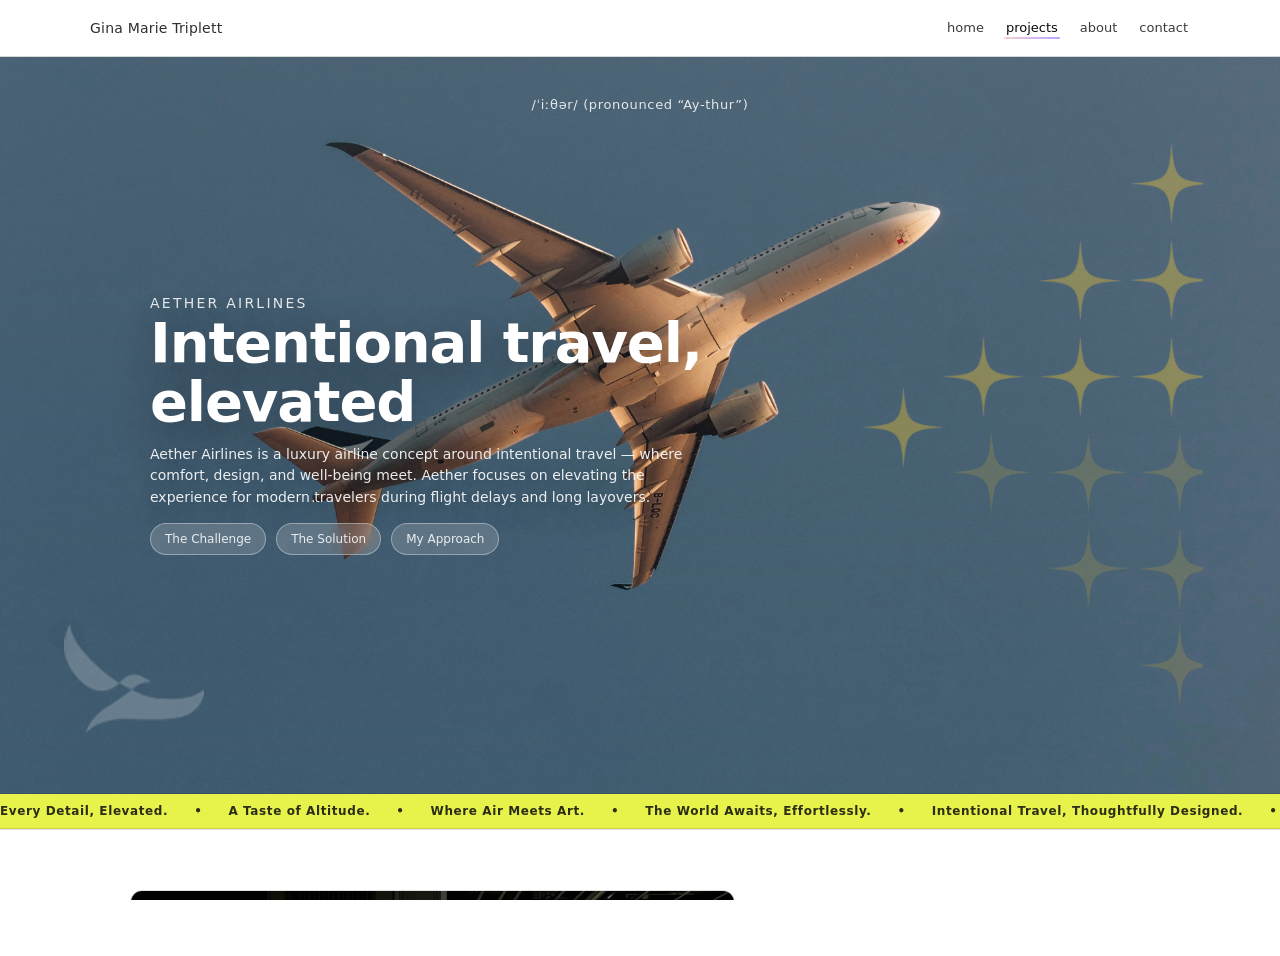
==== commit dfef7a7f: "seperated js into seperate files, fixed a bunch of other stuff" ====
--- a/aetherair-branding/index.html
+++ b/aetherair-branding/index.html
@@ -6,574 +6,9 @@
     <meta name="viewport" content="width=device-width,initial-scale=1" />
     <title>Aether Airlines — Case Study</title>
     <link rel="stylesheet" href="../css/style.css" />
-
-    <style>
-        /* --- Sticky header fix --- */
-        body.case-flat .site-header {
-            position: fixed !important;
-            top: 0;
-            left: 0;
-            right: 0;
-            width: 100%;
-            z-index: 9999;
-            background: rgba(255, 255, 255, .92);
-            backdrop-filter: blur(10px);
-            -webkit-backdrop-filter: blur(10px);
-        }
-
-        body.case-flat main {
-            padding-top: 56px;
-        }
-
-        body.case-flat .progress {
-            background: transparent;
-        }
-
-        /* page base */
-        body.case-flat {
-            background: #fff;
-            color: #0b0b0b;
-            overflow: auto;
-        }
-
-        body.case-flat .bg,
-        body.case-flat .loader {
-            display: none !important;
-        }
-
-        body.case-flat .site-header {
-            position: sticky;
-            top: 0;
-        }
-
-        .cs-wrap {
-            width: min(1100px, calc(100% - 56px));
-            margin: 0 auto;
-        }
-
-        /* ----- section rhythm ----- */
-        .cs-sec {
-            padding: 50px 0;
-            border-top: 1px solid rgba(11, 11, 11, .12);
-            background: transparent;
-        }
-
-        .cs-sec:first-of-type {
-            border-top: 0;
-        }
-
-        .cs-challenge {
-            padding-bottom: 90px;
-        }
-
-        /* ----- type system ----- */
-        .cs-h {
-            font-size: 14px;
-            font-weight: 600;
-            margin: 0;
-            color: rgba(11, 11, 11, 0.92);
-        }
-
-        .cs-text {
-            margin: 0;
-            font-size: 14px;
-            line-height: 1.7;
-            color: rgba(11, 11, 11, 0.72);
-        }
-
-        .cs-meta {
-            font-size: 13px;
-            line-height: 1.6;
-            color: rgba(11, 11, 11, 0.72);
-        }
-
-        .step h3 {
-            margin: 0 0 8px;
-            font-size: 16px;
-            line-height: 1.3;
-            font-weight: 600;
-            color: rgba(11, 11, 11, 0.92);
-        }
-
-        .step+.step {
-            margin-top: 24px;
-        }
-
-        /* ----- hero ----- */
-        .cs-hero {
-            padding: 0;
-            border-top: 0;
-        }
-
-        .cs-hero-media {
-            position: relative;
-            width: 100%;
-            min-height: clamp(468px, 82vh, 831px);
-            border-bottom: 1px solid rgba(11, 11, 11, .12);
-            overflow: hidden;
-            background-image: url("../aetherair-branding/img/1-hero-airplane-3.jpg");
-            background-size: cover;
-            background-position: center 60%;
-            background-repeat: no-repeat;
-            background-attachment: fixed;
-            background-color: #e9eef4;
-        }
-
-        .cs-hero-img {
-            position: absolute;
-            inset: 0;
-            width: 100%;
-            height: 100%;
-            object-fit: cover;
-            display: block;
-        }
-
-        .cs-pronounce {
-            position: absolute;
-            top: 28px;
-            left: 50%;
-            transform: translateX(-50%);
-            font-size: 13px;
-            letter-spacing: .05em;
-            color: rgba(255, 255, 255, .85);
-            text-align: center;
-            white-space: nowrap;
-            z-index: 4;
-        }
-
-        .cs-hero-stars {
-            z-index: 2;
-            opacity: 0.4;
-            inset: auto;
-            right: 6%;
-            top: 50%;
-            transform: translateY(-50%);
-            width: min(38vw, 340px);
-            height: auto;
-            object-fit: contain;
-            pointer-events: none;
-        }
-
-        .cs-hero-bird {
-            z-index: 2;
-            opacity: 0.3;
-            inset: auto;
-            left: 5%;
-            bottom: 8%;
-            width: min(16vw, 140px);
-            height: auto;
-            object-fit: contain;
-            pointer-events: none;
-        }
-
-        .cs-hero-overlay {
-            position: absolute;
-            inset: 0;
-            z-index: 3;
-            display: grid;
-            place-items: center;
-            padding: 40px 0;
-            background: linear-gradient(180deg, rgba(255, 255, 255, .14), rgba(255, 255, 255, 0));
-        }
-
-        .cs-hero-copy {
-            width: min(980px, calc(100% - 56px));
-            text-align: left;
-            color: #fff;
-            text-shadow: 0 14px 40px rgba(0, 0, 0, .35);
-        }
-
-        .cs-hero-copy .eyebrow {
-            margin: 0;
-            color: rgba(255, 255, 255, .86);
-            opacity: 1;
-            font-size: 14px;
-            line-height: 1.4;
-        }
-
-        .cs-hero-copy h1 {
-            margin: 0;
-            font-size: clamp(34px, 4.6vw, 56px);
-            line-height: 1.05;
-            letter-spacing: -.02em;
-        }
-
-        .cs-hero-text {
-            margin: 12px 0 0;
-            max-width: 62ch;
-            color: rgba(255, 255, 255, .9);
-            font-size: 14px;
-            line-height: 1.55;
-        }
-
-        .cs-pillnav {
-            display: flex;
-            gap: 10px;
-            justify-content: flex-start;
-            align-items: center;
-            padding: 14px 0 0;
-        }
-
-        .cs-pillnav a {
-            font-size: 12px;
-            padding: 8px 14px;
-            border-radius: 999px;
-            border: 1px solid rgba(255, 255, 255, .38);
-            background: rgba(255, 255, 255, .18);
-            color: rgba(255, 255, 255, .92);
-            backdrop-filter: blur(8px);
-            -webkit-backdrop-filter: blur(8px);
-            opacity: .95;
-            text-decoration: none;
-        }
-
-        .cs-pillnav a:hover {
-            opacity: 1;
-            background: rgba(255, 255, 255, .26);
-        }
-
-        /* ----- marquee ----- */
-        .cs-yellowbar {
-            background: #e7f34a;
-            border-bottom: 1px solid rgba(11, 11, 11, .12);
-            overflow: hidden;
-        }
-
-        .cs-yellowbar-inner {
-            overflow: hidden;
-            padding: 10px 0;
-        }
-
-        .cs-yellowbar-marquee {
-            display: flex;
-            align-items: center;
-            gap: 18px;
-            white-space: nowrap;
-            width: max-content;
-            animation: csMarquee 45s linear infinite;
-            font-size: 12px;
-            font-weight: 600;
-            letter-spacing: .05em;
-            color: rgba(11, 11, 11, .85);
-        }
-
-        .cs-yellowbar-marquee .dot {
-            margin: 0 8px;
-        }
-
-        @keyframes csMarquee {
-            from {
-                transform: translateX(0);
-            }
-
-            to {
-                transform: translateX(-50%);
-            }
-        }
-
-        /* ----- credits ----- */
-        .cs-credits h2 {
-            margin-bottom: 28px;
-            font-size: 18px;
-            font-weight: 600;
-        }
-
-        .cs-credits-sec {
-            padding: 0;
-            border-top: 1px solid rgba(11, 11, 11, .12);
-        }
-
-        .cs-credits-body {
-            padding: 44px 0 64px;
-        }
-
-        .cs-credits-grid {
-            display: grid;
-            grid-template-columns: 55% 45%;
-            align-items: center;
-            gap: 40px;
-        }
-
-        .cs-credits-img {
-            width: 100%;
-            max-height: 420px;
-            border: 1px solid rgba(11, 11, 11, .12);
-            border-radius: 12px;
-            overflow: hidden;
-            background: #fff;
-        }
-
-        .cs-credits-img img {
-            width: 100%;
-            height: auto;
-            display: block;
-        }
-
-        .cs-credits {
-            padding: 60px 50px 60px 50px;
-            padding-right: 30px;
-        }
-
-        .cs-credits-title {
-            margin: 0 0 24px 0;
-            font-size: 20px;
-            font-weight: 600;
-            line-height: 1.2;
-            color: rgba(11, 11, 11, .92);
-        }
-
-        .cs-dl {
-            margin: 0;
-            display: grid;
-            gap: 14px;
-            font-size: 13px;
-            line-height: 1.6;
-            color: rgba(11, 11, 11, .72);
-        }
-
-        .cs-dl div {
-            display: grid;
-            grid-template-columns: 90px 1fr;
-            gap: 12px;
-            align-items: start;
-        }
-
-        .cs-dl dt {
-            font-weight: 700;
-            color: rgba(11, 11, 11, .88);
-        }
-
-        .cs-dl dd {
-            margin: 0;
-        }
-
-        /* ----- text layouts ----- */
-        .cs-two {
-            display: grid;
-            grid-template-columns: 1fr 1.2fr;
-            gap: 28px;
-            align-items: start;
-        }
-
-        /* ----- centered visuals ----- */
-        .cs-center {
-            display: grid;
-            place-items: center;
-            padding: 18px 0 0;
-        }
-
-        .cs-center img {
-            width: 100%;
-            height: auto;
-            display: block;
-        }
-
-        .cs-large-image {
-            width: 850px;
-            max-width: 100%;
-            height: auto;
-            display: block;
-            margin: 0 auto;
-        }
-
-        .cs-center .cs-tall {
-            max-width: 240px;
-        }
-
-        /* ----- 2 column image row ----- */
-        .cs-row-2 {
-            margin-top: 34px;
-            display: grid;
-            grid-template-columns: 1fr 1fr;
-            gap: 24px;
-            max-width: 700px;
-            margin-left: auto;
-            margin-right: auto;
-        }
-
-        .cs-row-2 img {
-            width: 100%;
-            height: auto;
-            display: block;
-            border-radius: 12px;
-        }
-
-        /* ----- split visual ----- */
-        .cs-split-visual {
-            display: grid;
-            grid-template-columns: 1fr 1fr;
-            gap: 24px;
-            align-items: start;
-            margin-top: 26px;
-        }
-
-        .cs-typeblock {
-            font-size: 12px;
-            color: rgba(11, 11, 11, .72);
-            line-height: 1.7;
-        }
-
-        .cs-typeblock .mono {
-            font-family: ui-monospace, SFMono-Regular, Menlo, Monaco, Consolas, "Liberation Mono", "Courier New", monospace;
-            color: rgba(11, 11, 11, .85);
-        }
-
-        /* ----- assets ----- */
-        .cs-asset {
-            display: grid;
-            place-items: center;
-            margin: 26px auto 0;
-            width: 100%;
-        }
-
-        .cs-asset img {
-            width: 100%;
-            height: auto;
-            display: block;
-        }
-
-        .cs-asset--palette {
-            max-width: 520px;
-            border-radius: 12px;
-            overflow: hidden;
-        }
-
-        .cs-asset--typeface {
-            max-width: 940px;
-        }
-
-        /* ----- 3 column row ----- */
-        .cs-pack-row {
-            margin-top: 34px;
-            display: grid;
-            grid-template-columns: repeat(3, 1fr);
-            gap: 22px;
-            align-items: end;
-        }
-
-        .cs-pack-row img {
-            width: 100%;
-            height: auto;
-            display: block;
-            border-radius: 12px;
-        }
-
-        /* ----- single box image ----- */
-        .cs-box {
-            margin-top: 40px;
-            display: grid;
-            place-items: center;
-        }
-
-        .cs-box img {
-            width: min(520px, 100%);
-            height: auto;
-            display: block;
-            border-radius: 12px;
-        }
-
-        /* ----- bottom nav ----- */
-        .cs-bottom {
-            border-top: 1px solid rgba(11, 11, 11, .12);
-            padding: 0;
-        }
-
-        .cs-bottom-bar {
-            background: #6e6466;
-            color: rgba(255, 255, 255, .9);
-            padding: 34px 0;
-        }
-
-        .cs-bottom-grid {
-            display: grid;
-            grid-template-columns: 1fr 1fr;
-            gap: 18px;
-            align-items: center;
-        }
-
-        .cs-bottom-grid a {
-            color: rgba(255, 255, 255, .9);
-            font-size: 12px;
-            opacity: .9;
-        }
-
-        .cs-bottom-grid a:hover {
-            opacity: 1;
-        }
-
-        .cs-bottom-under {
-            padding: 22px 0 42px;
-            display: grid;
-            grid-template-columns: 1fr 1fr;
-            gap: 18px;
-            align-items: center;
-        }
-
-        .cs-bottom-under a {
-            font-size: 12px;
-            opacity: .8;
-        }
-
-        .cs-bottom-under a:hover {
-            opacity: 1;
-        }
-
-        /* ----- optional older components ----- */
-        .cs-triptych {
-            padding: 26px 0;
-            border-bottom: 1px solid rgba(11, 11, 11, .12);
-        }
-
-        .cs-triptych-grid {
-            display: grid;
-            grid-template-columns: 1fr 1fr 1fr;
-            gap: 18px;
-            align-items: stretch;
-        }
-
-        .cs-shot {
-            border: 1px solid rgba(11, 11, 11, .12);
-            border-radius: 10px;
-            overflow: hidden;
-            background: #fff;
-        }
-
-        .cs-shot img {
-            width: 100%;
-            height: 100%;
-            object-fit: cover;
-            display: block;
-        }
-
-        /* ----- responsive ----- */
-        @media (max-width: 900px) {
-            .cs-pillnav {
-                justify-content: center;
-                flex-wrap: wrap;
-            }
-
-            .cs-two,
-            .cs-split-visual,
-            .cs-credits-grid,
-            .cs-triptych-grid,
-            .cs-pack-row,
-            .cs-bottom-grid,
-            .cs-bottom-under {
-                grid-template-columns: 1fr;
-            }
-
-            .cs-bottom-grid,
-            .cs-bottom-under {
-                text-align: center;
-            }
-        }
-
-        @media (prefers-reduced-motion: reduce) {
-            .cs-yellowbar-marquee {
-                animation: none;
-            }
-        }
-    </style>
+    <link rel="stylesheet" href="../css/page-casestudy.css" />
+
+    
 </head>
 
 <body class="case-flat">
@@ -594,7 +29,7 @@
         </div>
     </header>
 
-    <main id="caseMain">
+    <main id="caseMain" class="scroll-parent">
 
         <!-- HERO -->
         <section class="cs-hero">
@@ -818,7 +253,11 @@
 
     </main>
 
-    <script src="../js/script.js"></script>
+
+    <!-- ENABLE ON SCROLL TRIGGER EVENTS -->
+    <link rel="stylesheet" href="../css/scrolltriggers.css">
+    <script src="../js/scrolltriggers.js"></script>
+
 </body>
 
 </html>
--- a/css/style.css
+++ b/css/style.css
@@ -36,12 +36,17 @@
     height: 100%;
 }
 
+/* ENABLE SMOOTH SCROLLING */
+html {
+    scroll-behavior: smooth;   
+}
+
 body {
     margin: 0;
     font-family: ui-sans-serif, system-ui, -apple-system, Segoe UI, Roboto, Helvetica, Arial;
     color: var(--ink);
     background: var(--bg);
-    overflow: hidden;
+    /* overflow: hidden; */
 }
 
 a {
@@ -80,189 +85,15 @@
     z-index: 1;
 }
 
-/* =========================================================
-   02.5) LOADER
-========================================================= */
-body.is-loading {
-    overflow: hidden;
-}
-
-body.is-loading .snap {
-    pointer-events: none;
-}
-
-.loader {
-    position: fixed;
-    inset: 0;
-    z-index: 9999;
-    display: grid;
-    place-items: center;
-    overflow: hidden;
-    background: transparent;
-    transition: opacity .5s ease, visibility .5s ease;
-}
-
-.loader.is-hidden {
-    opacity: 0;
-    visibility: hidden;
-    pointer-events: none;
-}
-
-.loader-parallax {
-    position: absolute;
-    inset: 0;
-    pointer-events: none;
-}
-
-.loader-parallax .layer.l1 {
-    position: absolute;
-    inset: -10%;
-    background: var(--grad);
-    opacity: .85;
-    transform: translate3d(0, calc(var(--lpy, 0px) * 0.12), 0) scale(1.05);
-}
-
-.loader-parallax .layer.l2 {
-    position: absolute;
-    inset: -20%;
-    background:
-        radial-gradient(circle at 18% 28%, rgba(255, 255, 255, .55), transparent 42%),
-        radial-gradient(circle at 80% 40%, rgba(255, 255, 255, .35), transparent 46%),
-        radial-gradient(circle at 55% 78%, rgba(0, 0, 0, .10), transparent 44%);
-    transform: translate3d(0, calc(var(--lpy, 0px) * 0.22), 0);
-    filter: blur(2px);
-    opacity: .92;
-}
-
-.loader-parallax .layer.l3 {
-    position: absolute;
-    inset: 0;
-    background:
-        radial-gradient(circle at 50% 30%, rgba(255, 255, 255, .25), transparent 52%),
-        radial-gradient(circle at 50% 90%, rgba(0, 0, 0, .12), transparent 45%);
-    transform: translate3d(0, calc(var(--lpy, 0px) * 0.34), 0);
-    opacity: .9;
-}
-
-.loader-parallax .layer.grain {
-    position: absolute;
-    inset: 0;
-    opacity: .22;
-    background-image:
-        repeating-linear-gradient(0deg, rgba(0, 0, 0, .06), rgba(0, 0, 0, .06) 1px, transparent 1px, transparent 3px),
-        repeating-linear-gradient(90deg, rgba(0, 0, 0, .04), rgba(0, 0, 0, .04) 1px, transparent 1px, transparent 4px);
-    mix-blend-mode: soft-light;
-}
-
-.loader-inner {
-    position: relative;
-    z-index: 1;
-    width: min(520px, calc(100% - 56px));
-    background: rgba(255, 255, 255, .62);
-    border: 1px solid rgba(0, 0, 0, .12);
-    border-radius: 22px;
-    padding: 18px;
-    backdrop-filter: blur(10px);
-    -webkit-backdrop-filter: blur(10px);
-    box-shadow: 0 22px 70px rgba(0, 0, 0, .12);
-}
-
-.loader-row {
-    display: flex;
-    align-items: baseline;
-    justify-content: space-between;
-    gap: 16px;
-    margin-bottom: 12px;
-}
-
-.loader-brand {
-    font-size: 14px;
-    letter-spacing: .2px;
-    opacity: .9;
-}
-
-.loader-pct {
-    font-size: 12px;
-    opacity: .8;
-}
-
-.loader-bar {
-    height: 10px;
-    border-radius: 999px;
-    border: 1px solid rgba(0, 0, 0, .16);
-    overflow: hidden;
-    background: rgba(255, 255, 255, .60);
-}
-
-.loader-fill {
-    height: 100%;
-    width: 0%;
-    background: rgba(0, 0, 0, .85);
-    border-radius: 999px;
-    transition: width .08s linear;
-}
-
-.loader-sub {
-    margin: 12px 0 0;
-    font-size: 12px;
-    color: rgba(0, 0, 0, .65);
-}
-
-/* =========================================================
-   03) GLOBAL FLUID BACKGROUND
-========================================================= */
-.bg {
-    position: fixed;
-    inset: 0;
-    z-index: -1;
-    overflow: hidden;
-    pointer-events: none;
-    background:
-        radial-gradient(1200px 900px at 30% 10%, rgba(0, 0, 0, .03), transparent 60%),
-        var(--bg);
-}
-
-.blob {
-    position: absolute;
-    left: var(--mx);
-    top: var(--my);
-    width: 58vmax;
-    height: 58vmax;
-    border-radius: 999px;
-    transform: translate(-50%, -50%);
-    filter: blur(44px);
-    opacity: .95;
-    will-change: left, top, transform;
-    mix-blend-mode: normal;
-}
-
-.blob--1 {
-    background: var(--c1);
-}
-
-.blob--2 {
-    background: var(--c2);
-    width: 50vmax;
-    height: 50vmax;
-    opacity: .85;
-}
-
-.blob--3 {
-    background: var(--c3);
-    width: 42vmax;
-    height: 42vmax;
-    opacity: .70;
-}
-
-.bg::after {
-    content: "";
-    position: absolute;
-    inset: -20%;
-    background:
-        radial-gradient(circle at var(--mx) var(--my), rgba(0, 0, 0, .035), transparent 40%),
-        repeating-linear-gradient(120deg, rgba(0, 0, 0, .02), rgba(0, 0, 0, .02) 1px, transparent 1px, transparent 12px);
-    opacity: .22;
-}
+/* ENABLE RESPONSIVE IMAGES */
+img {
+    max-width: 100%;
+    height: auto;
+    display: block;
+}
+
+
+
 
 /* =========================================================
    04) SHARED COMPONENTS
@@ -321,17 +152,6 @@
     z-index: 1;
 }
 
-.anim {
-    opacity: 0;
-    transform: translateY(14px);
-    transition: opacity .6s ease, transform .6s ease;
-}
-
-.anim.in {
-    opacity: 1;
-    transform: translateY(0);
-}
-
 /* =========================================================
    05) HEADER + SCROLLER
 ========================================================= */
@@ -386,44 +206,16 @@
     border-radius: 99px;
 }
 
-.progress {
-    height: 2px;
-    background: transparent;
-    border-top: 1px solid var(--line);
-}
-
-.progress span {
-    display: block;
-    height: 100%;
-    width: 0%;
-    background: rgba(0, 0, 0, .8);
-    transform-origin: left;
-}
-
-/* ✅ SINGLE, CLEAN SNAP CONFIG (this fixes “squished”) */
-.snap {
-    height: calc(100vh - var(--headerH));
-    overflow-y: auto;
-    scroll-snap-type: y proximity;
-    /* smooth snap */
-    scroll-behavior: smooth;
-    scroll-padding-top: calc(var(--headerH) + 18px);
-    overscroll-behavior: contain;
-    -webkit-overflow-scrolling: touch;
-}
-
-.snap-sec {
-    scroll-snap-align: start;
+
+/* ADD SPACE BETWEEN SECTIONS */
+section {
+    padding: 2em 0;
+}
+
+.hero {
+    /* padding-block-start: calc(4em + var(--headerH)); */
+
     min-height: calc(100vh - var(--headerH));
-    padding-block: clamp(56px, 7vh, 92px);
-    border-top: 1px solid var(--line);
-    position: relative;
-    display: block;
-    scroll-margin-top: calc(var(--headerH) + 18px);
-}
-
-.snap-sec:first-child {
-    border-top: 0;
 }
 
 .hero,
@@ -440,7 +232,7 @@
 .hero {
     display: flex;
     align-items: center;
-    overflow: hidden;
+    /* overflow: hidden; */
     color: rgba(0, 0, 0, .92);
 }
 
@@ -449,6 +241,7 @@
     inset: 0;
     z-index: 0;
     pointer-events: none;
+    overflow: hidden;
 }
 
 .hero>.wrap {
@@ -688,6 +481,13 @@
     background: linear-gradient(180deg, rgba(255, 255, 255, .10), rgba(0, 0, 0, .08));
 }
 
+.thumb img {
+    width: 100%;
+    height: 100%;
+    object-fit: cover;
+    display: block;
+}
+
 .meta {
     padding: 12px 12px 14px;
 }
--- a/css/page-casestudy.css
+++ b/css/page-casestudy.css
@@ -0,0 +1,565 @@
+/* --- Sticky header fix --- */
+body.case-flat .site-header {
+    position: fixed !important;
+    top: 0;
+    left: 0;
+    right: 0;
+    width: 100%;
+    z-index: 9999;
+    background: rgba(255, 255, 255, .92);
+    backdrop-filter: blur(10px);
+    -webkit-backdrop-filter: blur(10px);
+}
+
+body.case-flat main {
+    /* padding-top: 56px; */
+}
+
+body.case-flat .progress {
+    background: transparent;
+}
+
+/* page base */
+body.case-flat {
+    background: #fff;
+    color: #0b0b0b;
+    overflow: auto;
+}
+
+body.case-flat .bg,
+body.case-flat .loader {
+    display: none !important;
+}
+
+body.case-flat .site-header {
+    position: sticky;
+    top: 0;
+}
+
+.cs-wrap {
+    width: min(1100px, calc(100% - 56px));
+    margin: 0 auto;
+}
+
+/* ----- section rhythm ----- */
+.cs-sec {
+    padding: 50px 0;
+    border-top: 1px solid rgba(11, 11, 11, .12);
+    background: transparent;
+}
+
+.cs-sec:first-of-type {
+    border-top: 0;
+}
+
+.cs-challenge {
+    padding-bottom: 90px;
+}
+
+/* ----- type system ----- */
+.cs-h {
+    font-size: 14px;
+    font-weight: 600;
+    margin: 0;
+    color: rgba(11, 11, 11, 0.92);
+}
+
+.cs-text {
+    margin: 0;
+    font-size: 14px;
+    line-height: 1.7;
+    color: rgba(11, 11, 11, 0.72);
+}
+
+.cs-meta {
+    font-size: 13px;
+    line-height: 1.6;
+    color: rgba(11, 11, 11, 0.72);
+}
+
+.step h3 {
+    margin: 0 0 8px;
+    font-size: 16px;
+    line-height: 1.3;
+    font-weight: 600;
+    color: rgba(11, 11, 11, 0.92);
+}
+
+.step+.step {
+    margin-top: 24px;
+}
+
+/* ----- hero ----- */
+.cs-hero {
+    padding: 0;
+    border-top: 0;
+}
+
+.cs-hero-media {
+    position: relative;
+    width: 100%;
+    min-height: clamp(468px, 82vh, 831px);
+    border-bottom: 1px solid rgba(11, 11, 11, .12);
+    overflow: hidden;
+    background-image: url("../aetherair-branding/img/1-hero-airplane-3.jpg");
+    background-size: cover;
+    background-position: center 60%;
+    background-repeat: no-repeat;
+    background-attachment: fixed;
+    background-color: #e9eef4;
+}
+
+.cs-hero-img {
+    position: absolute;
+    inset: 0;
+    width: 100%;
+    height: 100%;
+    object-fit: cover;
+    display: block;
+}
+
+.cs-pronounce {
+    position: absolute;
+    top: 28px;
+    left: 50%;
+    transform: translateX(-50%);
+    font-size: 13px;
+    letter-spacing: .05em;
+    color: rgba(255, 255, 255, .85);
+    text-align: center;
+    white-space: nowrap;
+    z-index: 4;
+}
+
+.cs-hero-stars {
+    z-index: 2;
+    opacity: 0.4;
+    inset: auto;
+    right: 6%;
+    top: 50%;
+    transform: translateY(-50%);
+    width: min(38vw, 340px);
+    height: auto;
+    object-fit: contain;
+    pointer-events: none;
+}
+
+.cs-hero-bird {
+    z-index: 2;
+    opacity: 0.3;
+    inset: auto;
+    left: 5%;
+    bottom: 8%;
+    width: min(16vw, 140px);
+    height: auto;
+    object-fit: contain;
+    pointer-events: none;
+}
+
+.cs-hero-overlay {
+    position: absolute;
+    inset: 0;
+    z-index: 3;
+    display: grid;
+    place-items: center;
+    padding: 40px 0;
+    background: linear-gradient(180deg, rgba(255, 255, 255, .14), rgba(255, 255, 255, 0));
+}
+
+.cs-hero-copy {
+    width: min(980px, calc(100% - 56px));
+    text-align: left;
+    color: #fff;
+    text-shadow: 0 14px 40px rgba(0, 0, 0, .35);
+}
+
+.cs-hero-copy .eyebrow {
+    margin: 0;
+    color: rgba(255, 255, 255, .86);
+    opacity: 1;
+    font-size: 14px;
+    line-height: 1.4;
+}
+
+.cs-hero-copy h1 {
+    margin: 0;
+    font-size: clamp(34px, 4.6vw, 56px);
+    line-height: 1.05;
+    letter-spacing: -.02em;
+}
+
+.cs-hero-text {
+    margin: 12px 0 0;
+    max-width: 62ch;
+    color: rgba(255, 255, 255, .9);
+    font-size: 14px;
+    line-height: 1.55;
+}
+
+.cs-pillnav {
+    display: flex;
+    gap: 10px;
+    justify-content: flex-start;
+    align-items: center;
+    padding: 14px 0 0;
+}
+
+.cs-pillnav a {
+    font-size: 12px;
+    padding: 8px 14px;
+    border-radius: 999px;
+    border: 1px solid rgba(255, 255, 255, .38);
+    background: rgba(255, 255, 255, .18);
+    color: rgba(255, 255, 255, .92);
+    backdrop-filter: blur(8px);
+    -webkit-backdrop-filter: blur(8px);
+    opacity: .95;
+    text-decoration: none;
+}
+
+.cs-pillnav a:hover {
+    opacity: 1;
+    background: rgba(255, 255, 255, .26);
+}
+
+/* ----- marquee ----- */
+.cs-yellowbar {
+    background: #e7f34a;
+    border-bottom: 1px solid rgba(11, 11, 11, .12);
+    overflow: hidden;
+}
+
+.cs-yellowbar-inner {
+    overflow: hidden;
+    padding: 10px 0;
+}
+
+.cs-yellowbar-marquee {
+    display: flex;
+    align-items: center;
+    gap: 18px;
+    white-space: nowrap;
+    width: max-content;
+    animation: csMarquee 45s linear infinite;
+    font-size: 12px;
+    font-weight: 600;
+    letter-spacing: .05em;
+    color: rgba(11, 11, 11, .85);
+}
+
+.cs-yellowbar-marquee .dot {
+    margin: 0 8px;
+}
+
+@keyframes csMarquee {
+    from {
+        transform: translateX(0);
+    }
+
+    to {
+        transform: translateX(-50%);
+    }
+}
+
+/* ----- credits ----- */
+.cs-credits h2 {
+    margin-bottom: 28px;
+    font-size: 18px;
+    font-weight: 600;
+}
+
+.cs-credits-sec {
+    padding: 0;
+    border-top: 1px solid rgba(11, 11, 11, .12);
+}
+
+.cs-credits-body {
+    padding: 44px 0 64px;
+}
+
+.cs-credits-grid {
+    display: grid;
+    grid-template-columns: 55% 45%;
+    align-items: center;
+    gap: 40px;
+}
+
+.cs-credits-img {
+    width: 100%;
+    max-height: 420px;
+    border: 1px solid rgba(11, 11, 11, .12);
+    border-radius: 12px;
+    overflow: hidden;
+    background: #fff;
+}
+
+.cs-credits-img img {
+    width: 100%;
+    height: auto;
+    display: block;
+}
+
+.cs-credits {
+    padding: 60px 50px 60px 50px;
+    padding-right: 30px;
+}
+
+.cs-credits-title {
+    margin: 0 0 24px 0;
+    font-size: 20px;
+    font-weight: 600;
+    line-height: 1.2;
+    color: rgba(11, 11, 11, .92);
+}
+
+.cs-dl {
+    margin: 0;
+    display: grid;
+    gap: 14px;
+    font-size: 13px;
+    line-height: 1.6;
+    color: rgba(11, 11, 11, .72);
+}
+
+.cs-dl div {
+    display: grid;
+    grid-template-columns: 90px 1fr;
+    gap: 12px;
+    align-items: start;
+}
+
+.cs-dl dt {
+    font-weight: 700;
+    color: rgba(11, 11, 11, .88);
+}
+
+.cs-dl dd {
+    margin: 0;
+}
+
+/* ----- text layouts ----- */
+.cs-two {
+    display: grid;
+    grid-template-columns: 1fr 1.2fr;
+    gap: 28px;
+    align-items: start;
+}
+
+/* ----- centered visuals ----- */
+.cs-center {
+    display: grid;
+    place-items: center;
+    padding: 18px 0 0;
+}
+
+.cs-center img {
+    width: 100%;
+    height: auto;
+    display: block;
+}
+
+.cs-large-image {
+    width: 850px;
+    max-width: 100%;
+    height: auto;
+    display: block;
+    margin: 0 auto;
+}
+
+.cs-center .cs-tall {
+    max-width: 240px;
+}
+
+/* ----- 2 column image row ----- */
+.cs-row-2 {
+    margin-top: 34px;
+    display: grid;
+    grid-template-columns: 1fr 1fr;
+    gap: 24px;
+    max-width: 700px;
+    margin-left: auto;
+    margin-right: auto;
+}
+
+.cs-row-2 img {
+    width: 100%;
+    height: auto;
+    display: block;
+    border-radius: 12px;
+}
+
+/* ----- split visual ----- */
+.cs-split-visual {
+    display: grid;
+    grid-template-columns: 1fr 1fr;
+    gap: 24px;
+    align-items: start;
+    margin-top: 26px;
+}
+
+.cs-typeblock {
+    font-size: 12px;
+    color: rgba(11, 11, 11, .72);
+    line-height: 1.7;
+}
+
+.cs-typeblock .mono {
+    font-family: ui-monospace, SFMono-Regular, Menlo, Monaco, Consolas, "Liberation Mono", "Courier New", monospace;
+    color: rgba(11, 11, 11, .85);
+}
+
+/* ----- assets ----- */
+.cs-asset {
+    display: grid;
+    place-items: center;
+    margin: 26px auto 0;
+    width: 100%;
+}
+
+.cs-asset img {
+    width: 100%;
+    height: auto;
+    display: block;
+}
+
+.cs-asset--palette {
+    max-width: 520px;
+    border-radius: 12px;
+    overflow: hidden;
+}
+
+.cs-asset--typeface {
+    max-width: 940px;
+}
+
+/* ----- 3 column row ----- */
+.cs-pack-row {
+    margin-top: 34px;
+    display: grid;
+    grid-template-columns: repeat(3, 1fr);
+    gap: 22px;
+    align-items: end;
+}
+
+.cs-pack-row img {
+    width: 100%;
+    height: auto;
+    display: block;
+    border-radius: 12px;
+}
+
+/* ----- single box image ----- */
+.cs-box {
+    margin-top: 40px;
+    display: grid;
+    place-items: center;
+}
+
+.cs-box img {
+    width: min(520px, 100%);
+    height: auto;
+    display: block;
+    border-radius: 12px;
+}
+
+/* ----- bottom nav ----- */
+.cs-bottom {
+    border-top: 1px solid rgba(11, 11, 11, .12);
+    padding: 0;
+}
+
+.cs-bottom-bar {
+    background: #6e6466;
+    color: rgba(255, 255, 255, .9);
+    padding: 34px 0;
+}
+
+.cs-bottom-grid {
+    display: grid;
+    grid-template-columns: 1fr 1fr;
+    gap: 18px;
+    align-items: center;
+}
+
+.cs-bottom-grid a {
+    color: rgba(255, 255, 255, .9);
+    font-size: 12px;
+    opacity: .9;
+}
+
+.cs-bottom-grid a:hover {
+    opacity: 1;
+}
+
+.cs-bottom-under {
+    padding: 22px 0 42px;
+    display: grid;
+    grid-template-columns: 1fr 1fr;
+    gap: 18px;
+    align-items: center;
+}
+
+.cs-bottom-under a {
+    font-size: 12px;
+    opacity: .8;
+}
+
+.cs-bottom-under a:hover {
+    opacity: 1;
+}
+
+/* ----- optional older components ----- */
+.cs-triptych {
+    padding: 26px 0;
+    border-bottom: 1px solid rgba(11, 11, 11, .12);
+}
+
+.cs-triptych-grid {
+    display: grid;
+    grid-template-columns: 1fr 1fr 1fr;
+    gap: 18px;
+    align-items: stretch;
+}
+
+.cs-shot {
+    border: 1px solid rgba(11, 11, 11, .12);
+    border-radius: 10px;
+    overflow: hidden;
+    background: #fff;
+}
+
+.cs-shot img {
+    width: 100%;
+    height: 100%;
+    object-fit: cover;
+    display: block;
+}
+
+/* ----- responsive ----- */
+@media (max-width: 900px) {
+    .cs-pillnav {
+        justify-content: center;
+        flex-wrap: wrap;
+    }
+
+    .cs-two,
+    .cs-split-visual,
+    .cs-credits-grid,
+    .cs-triptych-grid,
+    .cs-pack-row,
+    .cs-bottom-grid,
+    .cs-bottom-under {
+        grid-template-columns: 1fr;
+    }
+
+    .cs-bottom-grid,
+    .cs-bottom-under {
+        text-align: center;
+    }
+}
+
+@media (prefers-reduced-motion: reduce) {
+    .cs-yellowbar-marquee {
+        animation: none;
+    }
+}
--- a/css/scrolltriggers.css
+++ b/css/scrolltriggers.css
@@ -0,0 +1,44 @@
+/* ONSCROLL TRIGGER */
+.scroll-parent {
+    height: calc(100vh - var(--headerH));
+    margin-block-start: var(--headerH);
+    overflow-y: auto;
+}
+
+/* HIDE THE SCROLL PARENT SCROLLBAR */
+.scroll-parent::-webkit-scrollbar {
+    display: none;
+}
+.scroll-parent {
+  -ms-overflow-style: none;
+  scrollbar-width: none;
+}
+
+/* ONSCROLL PROGRESS BAR */
+.progress {
+    position: relative;
+    top: 1px;
+    height: 1px;
+    background: transparent;
+    /* border-top: 1px solid var(--line); */
+}
+
+.progress span {
+    display: block;
+    height: 100%;
+    width: 0%;
+    background: rgba(0, 0, 0, .8);
+    transform-origin: left;
+}
+
+/* ONSCROLL ANIMATE IN */
+.anim {
+    opacity: 0;
+    transform: translateY(14px);
+    transition: opacity .6s ease, transform .6s ease;
+}
+
+.anim.in {
+    opacity: 1;
+    transform: translateY(0);
+}
